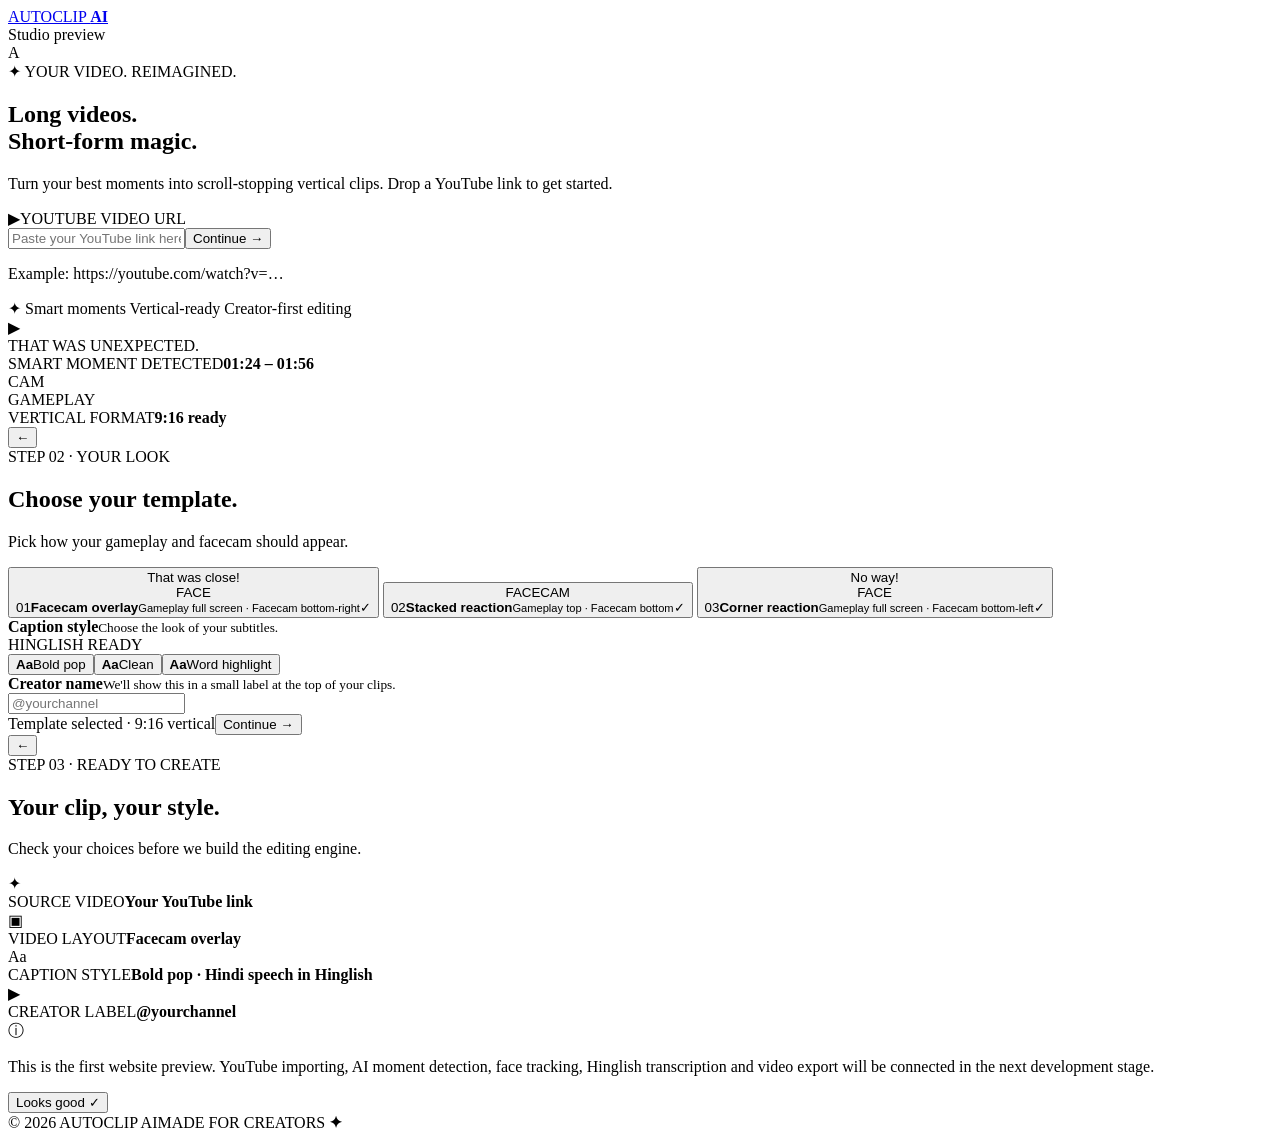
==== index.html @ a62b1bbb "Create AUTOCLIP AI first web interface" ====
<!doctype html>
<html lang="en">
<head>
  <meta charset="UTF-8" />
  <meta name="viewport" content="width=device-width, initial-scale=1.0" />
  <meta name="theme-color" content="#f5f5f7" />
  <title>AUTOCLIP AI — Make every moment a Short</title>
  <link rel="preconnect" href="https://fonts.googleapis.com">
  <link rel="preconnect" href="https://fonts.gstatic.com" crossorigin>
  <link href="https://fonts.googleapis.com/css2?family=DM+Sans:wght@400;500;600;700;800&display=swap" rel="stylesheet">
  <link rel="stylesheet" href="style.css" />
</head>
<body>
  <div class="ambient ambient-one"></div><div class="ambient ambient-two"></div>
  <header class="topbar">
    <a class="brand" href="#" aria-label="AUTOCLIP AI home"><span class="brand-mark"><span></span><span></span><span></span></span><span>AUTOCLIP <b>AI</b></span></a>
    <div class="top-right"><span class="status-dot"></span><span>Studio preview</span><div class="avatar">A</div></div>
  </header>

  <main>
    <section class="screen active" id="welcome-screen">
      <div class="hero">
        <div class="eyebrow"><span class="sparkle">✦</span> YOUR VIDEO. REIMAGINED.</div>
        <h1>Long videos.<br><span class="gradient-text">Short-form magic.</span></h1>
        <p class="hero-copy">Turn your best moments into scroll-stopping vertical clips. Drop a YouTube link to get started.</p>
        <div class="url-card">
          <div class="url-label"><span class="youtube-icon">▶</span><span>YOUTUBE VIDEO URL</span></div>
          <div class="url-entry"><input id="youtube-url" type="url" placeholder="Paste your YouTube link here…" autocomplete="url" /><button id="continue-btn" class="primary-btn">Continue <span>→</span></button></div>
          <p class="input-hint" id="url-hint">Example: https://youtube.com/watch?v=…</p>
        </div>
        <div class="trust-row"><span>✦</span> Smart moments <i></i> Vertical-ready <i></i> Creator-first editing</div>
      </div>
      <div class="preview-strip">
        <div class="preview-card preview-main"><div class="fake-video"><div class="fake-sun"></div><div class="fake-hill"></div><div class="play-orb">▶</div><div class="fake-caption">THAT WAS UNEXPECTED.</div></div><div class="preview-meta"><span>SMART MOMENT DETECTED</span><b>01:24 – 01:56</b></div></div>
        <div class="preview-card preview-side"><div class="mini-stack"><div class="mini-face">CAM</div><div class="mini-game">GAMEPLAY</div></div><div class="preview-meta"><span>VERTICAL FORMAT</span><b>9:16 ready</b></div></div>
      </div>
    </section>

    <section class="screen" id="templates-screen">
      <div class="section-heading"><button class="back-btn" id="back-btn">←</button><div><div class="eyebrow">STEP 02 · YOUR LOOK</div><h2>Choose your <span class="gradient-text">template.</span></h2><p>Pick how your gameplay and facecam should appear.</p></div></div>
      <div class="template-grid">
        <button class="template-card selected" data-template="overlay">
          <div class="template-preview layout-overlay"><div class="mock-game"><span class="mock-sky"></span><span class="mock-ground"></span><span class="mock-person"></span><span class="mock-subtitle">That was close!</span></div><span class="mock-face face-right">FACE</span></div>
          <div class="template-info"><span class="template-number">01</span><span><b>Facecam overlay</b><small>Gameplay full screen · Facecam bottom-right</small></span><span class="select-check">✓</span></div>
        </button>
        <button class="template-card" data-template="stacked">
          <div class="template-preview layout-stacked"><div class="mock-game"><span class="mock-sky"></span><span class="mock-ground"></span><span class="mock-person"></span></div><div class="mock-face wide-face">FACECAM</div></div>
          <div class="template-info"><span class="template-number">02</span><span><b>Stacked reaction</b><small>Gameplay top · Facecam bottom</small></span><span class="select-check">✓</span></div>
        </button>
        <button class="template-card" data-template="corner-left">
          <div class="template-preview layout-corner"><div class="mock-game"><span class="mock-sky"></span><span class="mock-ground"></span><span class="mock-person"></span><span class="mock-subtitle">No way!</span></div><span class="mock-face face-left">FACE</span></div>
          <div class="template-info"><span class="template-number">03</span><span><b>Corner reaction</b><small>Gameplay full screen · Facecam bottom-left</small></span><span class="select-check">✓</span></div>
        </button>
      </div>
      <div class="options-panel">
        <div class="option-block"><div class="option-title"><div><b>Caption style</b><small>Choose the look of your subtitles.</small></div><span class="pill">HINGLISH READY</span></div>
          <div class="caption-options"><button class="caption-choice active" data-caption="bold"> <b class="sample-bold">Aa</b><span>Bold pop</span></button><button class="caption-choice" data-caption="clean"><b class="sample-clean">Aa</b><span>Clean</span></button><button class="caption-choice" data-caption="highlight"><b class="sample-highlight">Aa</b><span>Word highlight</span></button></div>
        </div>
        <div class="option-block creator-block"><div class="option-title"><div><b>Creator name</b><small>We'll show this in a small label at the top of your clips.</small></div></div><input id="creator-name" class="creator-input" type="text" placeholder="@yourchannel" maxlength="32" /></div>
      </div>
      <div class="bottom-actions"><span class="selection-note"><span class="status-dot"></span> Template selected · 9:16 vertical</span><button id="review-btn" class="primary-btn">Continue <span>→</span></button></div>
    </section>

    <section class="screen" id="review-screen">
      <div class="section-heading"><button class="back-btn" id="templates-back-btn">←</button><div><div class="eyebrow">STEP 03 · READY TO CREATE</div><h2>Your clip, <span class="gradient-text">your style.</span></h2><p>Check your choices before we build the editing engine.</p></div></div>
      <div class="review-card"><div class="review-icon">✦</div><div><span class="review-label">SOURCE VIDEO</span><b id="review-url">Your YouTube link</b></div></div>
      <div class="review-card"><div class="review-icon">▣</div><div><span class="review-label">VIDEO LAYOUT</span><b id="review-template">Facecam overlay</b></div></div>
      <div class="review-card"><div class="review-icon">Aa</div><div><span class="review-label">CAPTION STYLE</span><b id="review-caption">Bold pop · Hindi speech in Hinglish</b></div></div>
      <div class="review-card"><div class="review-icon">▶</div><div><span class="review-label">CREATOR LABEL</span><b id="review-creator">@yourchannel</b></div></div>
      <div class="notice"><span>ⓘ</span><p>This is the first website preview. YouTube importing, AI moment detection, face tracking, Hinglish transcription and video export will be connected in the next development stage.</p></div>
      <button class="primary-btn full-btn" id="finish-btn">Looks good <span>✓</span></button>
    </section>
  </main>
  <footer><span>© 2026 AUTOCLIP AI</span><span>MADE FOR CREATORS <b>✦</b></span></footer>
  <script src="script.js"></script>
</body>
</html>
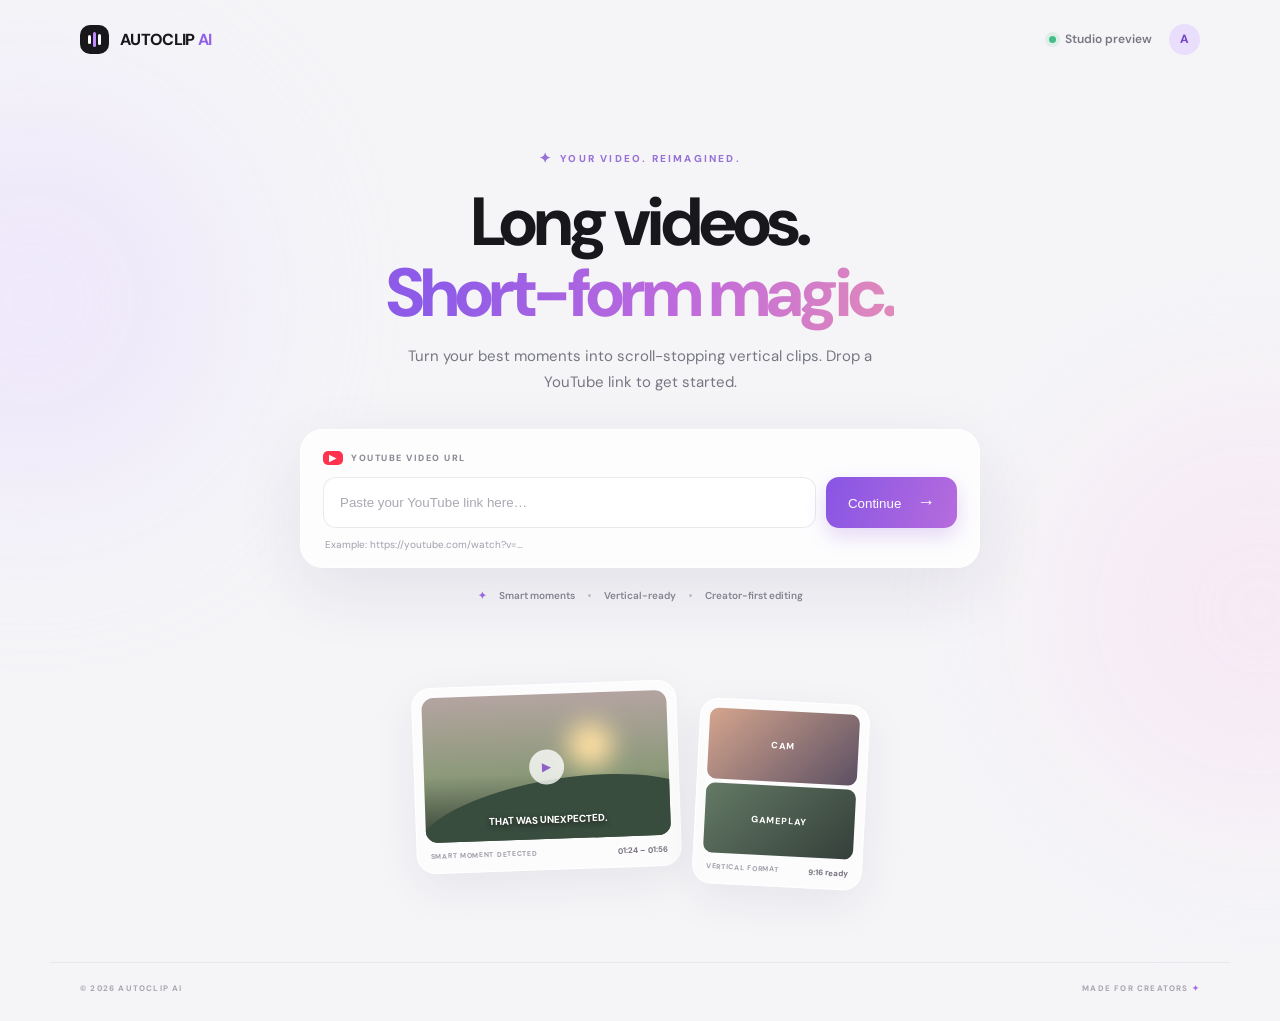
==== commit 46028888: "Add free browser-based video clipping prototype" ====
--- a/index.html
+++ b/index.html
@@ -67,8 +67,16 @@
       <div class="review-card"><div class="review-icon">▣</div><div><span class="review-label">VIDEO LAYOUT</span><b id="review-template">Facecam overlay</b></div></div>
       <div class="review-card"><div class="review-icon">Aa</div><div><span class="review-label">CAPTION STYLE</span><b id="review-caption">Bold pop · Hindi speech in Hinglish</b></div></div>
       <div class="review-card"><div class="review-icon">▶</div><div><span class="review-label">CREATOR LABEL</span><b id="review-creator">@yourchannel</b></div></div>
-      <div class="notice"><span>ⓘ</span><p>This is the first website preview. YouTube importing, AI moment detection, face tracking, Hinglish transcription and video export will be connected in the next development stage.</p></div>
-      <button class="primary-btn full-btn" id="finish-btn">Looks good <span>✓</span></button>
+      <div class="notice"><span>ⓘ</span><p>Browser-only mode: choose a video file you own or have permission to edit. Your video stays on your device. This first engine exports a selected segment as a vertical WebM clip; automatic AI highlights, face tracking and Hinglish transcription are future stages.</p></div>
+      <div class="local-editor">
+        <div class="option-title"><div><b>Try the browser editor</b><small>Choose a local video to create your first vertical clip.</small></div><span class="pill">ON-DEVICE</span></div>
+        <label class="upload-zone" for="video-file"><span class="upload-symbol">↑</span><b id="file-label">Choose a video file</b><small>MP4, WebM or MOV · processed in this browser</small><input id="video-file" type="file" accept="video/*"></label>
+        <video id="source-video" playsinline controls></video>
+        <div class="trim-row"><label>Start (sec)<input id="clip-start" type="number" min="0" step="0.5" value="0"></label><label>End (sec)<input id="clip-end" type="number" min="0.5" step="0.5" value="15"></label></div>
+        <button class="primary-btn full-btn" id="render-btn" disabled>Create vertical clip <span>↗</span></button>
+        <p class="input-hint" id="render-status">Upload a video to enable the editor.</p>
+        <a id="download-clip" class="download-link" hidden download="autoclip-short.webm">Download your clip ↓</a>
+      </div>
     </section>
   </main>
   <footer><span>© 2026 AUTOCLIP AI</span><span>MADE FOR CREATORS <b>✦</b></span></footer>
--- a/style.css
+++ b/style.css
@@ -0,0 +1 @@
+:root{--ink:#17171c;--muted:#777783;--line:rgba(27,27,35,.09);--purple:#8b5cf6;--pink:#d36bea;--surface:rgba(255,255,255,.78);--shadow:0 22px 70px rgba(45,35,75,.09)}*{box-sizing:border-box}body{margin:0;min-height:100vh;background:#f5f5f8;color:var(--ink);font-family:"DM Sans",-apple-system,BlinkMacSystemFont,"Segoe UI",sans-serif;overflow-x:hidden}.ambient{position:fixed;z-index:-1;border-radius:50%;filter:blur(80px);opacity:.42;pointer-events:none}.ambient-one{width:420px;height:420px;background:#e7d9ff;top:90px;left:-180px}.ambient-two{width:420px;height:420px;background:#f9ddf1;right:-190px;top:400px}.topbar{height:78px;max-width:1180px;margin:auto;padding:0 30px;display:flex;align-items:center;justify-content:space-between}.brand{display:flex;align-items:center;gap:11px;text-decoration:none;color:var(--ink);font-size:16px;font-weight:800;letter-spacing:-.7px}.brand b{color:#9160e9}.brand-mark{width:29px;height:29px;border-radius:10px;background:#17171c;display:flex;align-items:center;justify-content:center;gap:2px}.brand-mark span{width:3px;border-radius:4px;background:#fff}.brand-mark span:nth-child(1){height:9px}.brand-mark span:nth-child(2){height:15px;background:#c18bff}.brand-mark span:nth-child(3){height:11px}.top-right{display:flex;align-items:center;gap:9px;color:#777783;font-size:12px;font-weight:600}.status-dot{width:7px;height:7px;border-radius:50%;background:#45bd86;display:inline-block;box-shadow:0 0 0 4px rgba(69,189,134,.12)}.avatar{margin-left:8px;width:31px;height:31px;border-radius:50%;background:#e9defb;color:#7546c9;display:grid;place-items:center;font-weight:800}main{max-width:1120px;margin:0 auto;padding:36px 30px 75px}.screen{display:none;animation:rise .55s cubic-bezier(.2,.8,.2,1)}.screen.active{display:block}@keyframes rise{from{opacity:0;transform:translateY(14px)}to{opacity:1;transform:translateY(0)}}.hero{text-align:center;max-width:740px;margin:35px auto 0}.eyebrow{font-size:10px;font-weight:800;letter-spacing:2.2px;color:#9870d7;display:flex;align-items:center;gap:7px}.hero .eyebrow{justify-content:center}.sparkle{font-size:14px}.hero h1{font-size:clamp(42px,6vw,68px);line-height:1.04;letter-spacing:-3.8px;margin:20px 0 16px;font-weight:800}.gradient-text{background:linear-gradient(100deg,#8d5be8 10%,#c16bdc 60%,#e18ab9);-webkit-background-clip:text;background-clip:text;color:transparent}.hero-copy{font-size:15px;line-height:1.7;color:#777783;max-width:510px;margin:0 auto}.url-card{margin:34px auto 0;max-width:680px;padding:21px 22px 16px;text-align:left;border:1px solid rgba(255,255,255,.95);background:var(--surface);backdrop-filter:blur(22px);border-radius:23px;box-shadow:var(--shadow)}.url-label{display:flex;align-items:center;gap:8px;font-size:9px;letter-spacing:1.5px;font-weight:800;color:#8a8994;margin-bottom:12px}.youtube-icon{display:grid;place-items:center;background:#ff334d;color:#fff;width:20px;height:14px;border-radius:5px;font-size:9px}.url-entry{display:flex;gap:10px}.url-entry input,.creator-input{min-width:0;flex:1;border:1px solid var(--line);background:#fff;border-radius:13px;padding:0 16px;height:51px;font:500 14px inherit;outline:none;color:var(--ink);transition:.2s}.url-entry input:focus,.creator-input:focus{border-color:#b48be9;box-shadow:0 0 0 4px rgba(154,103,224,.1)}input::placeholder{color:#aaa9b3}.primary-btn{border:0;border-radius:13px;padding:0 22px;height:51px;background:linear-gradient(110deg,#8755e4,#b66cdd);color:#fff;font:700 13px inherit;cursor:pointer;box-shadow:0 8px 20px rgba(143,88,218,.23);transition:transform .2s,box-shadow .2s;white-space:nowrap}.primary-btn:hover{transform:translateY(-2px);box-shadow:0 12px 24px rgba(143,88,218,.3)}.primary-btn span{font-size:18px;margin-left:12px}.input-hint{font-size:10px;color:#a09faa;margin:10px 0 0 2px}.input-hint.error{color:#d34e68}.trust-row{display:flex;align-items:center;justify-content:center;gap:13px;margin:21px 0 0;color:#888792;font-size:10px;font-weight:600}.trust-row span{color:#a16be8}.trust-row i{height:3px;width:3px;border-radius:50%;background:#c5c1cc}.preview-strip{display:flex;align-items:center;justify-content:center;gap:17px;margin:64px auto 0;max-width:590px}.preview-card{background:rgba(255,255,255,.68);border:1px solid white;border-radius:19px;padding:9px;box-shadow:0 14px 45px rgba(38,30,59,.07)}.preview-main{width:265px;transform:rotate(-2deg)}.preview-side{width:170px;transform:rotate(3deg);margin-top:35px}.fake-video{height:145px;border-radius:12px;overflow:hidden;position:relative;background:linear-gradient(180deg,#b4a4a1,#8b9979 55%,#303d32)}.fake-sun{position:absolute;width:45px;height:45px;border-radius:50%;background:#ffe0a2;filter:blur(12px);top:30px;right:55px}.fake-hill{position:absolute;bottom:-40px;left:-10px;width:120%;height:100px;background:#384d3d;transform:rotate(-7deg);border-radius:50%}.play-orb{position:absolute;top:50%;left:50%;transform:translate(-50%,-50%);width:35px;height:35px;border-radius:50%;background:rgba(255,255,255,.78);display:grid;place-items:center;color:#8d62c9;font-size:12px}.fake-caption{position:absolute;bottom:13px;left:0;right:0;text-align:center;color:#fff;font-size:10px;font-weight:800;text-shadow:0 2px 5px #222}.preview-meta{padding:9px 4px 2px;display:flex;justify-content:space-between;gap:8px;font-size:7px;color:#a09da8;letter-spacing:.7px;font-weight:700}.preview-meta b{color:#77717f;letter-spacing:0;font-size:8px}.mini-stack{height:145px;display:flex;flex-direction:column;gap:4px}.mini-face,.mini-game{border-radius:9px;flex:1;display:grid;place-items:center;font-size:9px;font-weight:800;color:#fff;letter-spacing:1px}.mini-face{background:linear-gradient(135deg,#d5a58e,#5c5063)}.mini-game{background:linear-gradient(135deg,#647a65,#343f3a)}.section-heading{display:flex;align-items:flex-start;gap:18px;margin:24px 0 32px}.back-btn{width:40px;height:40px;border:1px solid var(--line);background:rgba(255,255,255,.8);border-radius:13px;font-size:20px;cursor:pointer;color:#6f647c}.section-heading h2{font-size:38px;letter-spacing:-1.8px;margin:7px 0 5px}.section-heading p{color:var(--muted);font-size:13px;margin:0}.template-grid{display:grid;grid-template-columns:repeat(3,1fr);gap:17px}.template-card{border:1px solid rgba(255,255,255,.9);background:rgba(255,255,255,.72);border-radius:19px;padding:10px;text-align:left;cursor:pointer;box-shadow:0 10px 35px rgba(37,29,55,.04);transition:.22s;color:var(--ink)}.template-card:hover{transform:translateY(-4px);box-shadow:var(--shadow)}.template-card.selected{border:1.5px solid #a978e8;box-shadow:0 0 0 3px rgba(167,120,232,.11),var(--shadow)}.template-preview{height:245px;border-radius:13px;overflow:hidden;position:relative;background:#303832}.mock-game{position:absolute;inset:0;background:linear-gradient(180deg,#9c9a82,#6e815f 48%,#293d30);overflow:hidden}.mock-sky{position:absolute;top:0;left:0;right:0;height:55%;background:linear-gradient(180deg,#9e9d91,#d0b88c 60%,transparent)}.mock-ground{position:absolute;bottom:-25px;left:-10%;width:125%;height:55%;background:linear-gradient(130deg,#344a35,#6e8050 48%,#283b2b);border-radius:45% 55% 0 0}.mock-person{position:absolute;bottom:20px;left:39%;width:48px;height:110px;border-radius:24px 24px 10px 10px;background:linear-gradient(90deg,#282c2a,#55534b);transform:rotate(8deg)}.mock-person:before{content:"";position:absolute;width:35px;height:35px;top:-27px;left:7px;border-radius:50%;background:#b78d70}.mock-subtitle{position:absolute;bottom:13px;left:0;right:0;text-align:center;color:#fff;font-size:11px;font-weight:800;text-shadow:0 2px 4px #222}.mock-face{position:absolute;width:69px;height:69px;border:2px solid #c18aff;border-radius:50%;background:linear-gradient(140deg,#d4a28a,#353248);display:grid;place-items:center;color:white;font-size:9px;font-weight:800;letter-spacing:.6px;box-shadow:0 0 0 3px rgba(178,124,235,.18)}.face-right{right:10px;bottom:12px}.face-left{left:10px;bottom:12px}.layout-stacked{display:flex;flex-direction:column}.layout-stacked .mock-game{position:relative;height:54%;flex:none}.wide-face{position:relative;inset:auto;width:100%;height:46%;border:0;border-radius:0;box-shadow:none;background:linear-gradient(135deg,#d0a18c,#4a405b);font-size:12px}.template-info{display:flex;align-items:center;gap:10px;padding:13px 5px 5px}.template-number{font-size:10px;color:#a179d6;font-weight:800}.template-info span:nth-child(2){display:flex;flex-direction:column;gap:4px;flex:1}.template-info b{font-size:12px}.template-info small{font-size:9px;color:#888691}.select-check{width:19px;height:19px;border-radius:50%;display:grid;place-items:center;background:#8d5de2;color:#fff;font-size:11px;opacity:0}.selected .select-check{opacity:1}.options-panel{margin-top:22px;padding:22px;border-radius:19px;background:rgba(255,255,255,.7);border:1px solid white;display:grid;grid-template-columns:1.1fr 1fr;gap:28px;box-shadow:0 10px 35px rgba(37,29,55,.04)}.option-title{display:flex;justify-content:space-between;align-items:center;gap:10px}.option-title>div{display:flex;flex-direction:column;gap:4px}.option-title b{font-size:13px}.option-title small{font-size:10px;color:#92909a}.pill{font-size:8px;letter-spacing:.7px;color:#8b60c9;background:#f0e8fc;padding:6px 9px;border-radius:20px;font-weight:800;white-space:nowrap}.caption-options{display:flex;gap:9px;margin-top:15px}.caption-choice{border:1px solid var(--line);background:#fff;border-radius:11px;min-width:83px;padding:8px 11px;display:flex;align-items:center;gap:8px;cursor:pointer;color:#66616e}.caption-choice.active{border-color:#ae83e5;background:#faf7ff;color:#6845a0}.caption-choice span{font-size:9px;font-weight:700}.sample-bold{font-size:18px;color:#24222a;font-weight:900;text-shadow:1px 1px #c8a1ff}.sample-clean{font-size:18px;font-weight:500}.sample-highlight{font-size:18px;font-weight:900;color:#a05be5}.creator-input{width:100%;margin-top:15px;height:41px;font-size:12px}.bottom-actions{display:flex;justify-content:space-between;align-items:center;margin-top:22px}.selection-note{font-size:10px;color:#8b8994;display:flex;align-items:center;gap:9px}.selection-note .status-dot{width:6px;height:6px}.review-card{display:flex;align-items:center;gap:15px;padding:17px 19px;background:rgba(255,255,255,.75);border:1px solid white;border-radius:16px;margin:11px 0;box-shadow:0 8px 25px rgba(37,29,55,.035)}.review-icon{width:39px;height:39px;border-radius:12px;background:#f0e8fc;color:#8e5bd4;display:grid;place-items:center;font-weight:800}.review-card div:last-child{display:flex;flex-direction:column;gap:5px;min-width:0}.review-label{font-size:8px;letter-spacing:1.2px;color:#9995a1;font-weight:800}.review-card b{font-size:12px;overflow-wrap:anywhere}.notice{margin:18px 0;padding:14px 16px;display:flex;gap:10px;border-radius:13px;background:#f0eafa;color:#7b6598;font-size:11px;line-height:1.6}.notice p{margin:0}.full-btn{width:100%;margin-top:8px}footer{max-width:1180px;margin:0 auto;padding:20px 30px 28px;border-top:1px solid rgba(35,30,48,.06);display:flex;justify-content:space-between;color:#aaa7b1;font-size:8px;letter-spacing:1.2px;font-weight:800}footer b{color:#a46de3}@media(max-width:720px){.topbar{height:66px;padding:0 18px}main{padding:24px 18px 55px}.hero{margin-top:34px}.hero h1{letter-spacing:-2.5px}.hero-copy{font-size:13px}.url-card{padding:16px;border-radius:18px}.url-entry{flex-direction:column}.url-entry input{height:48px}.primary-btn{height:48px}.preview-strip{margin-top:48px}.preview-main{width:220px}.preview-side{width:130px}.fake-video,.mini-stack{height:120px}.section-heading h2{font-size:30px}.template-grid{grid-template-columns:1fr;gap:12px}.template-card{display:flex;gap:12px;align-items:center}.template-preview{width:112px;height:150px;flex:none}.template-info{padding:0;flex:1}.template-info small{line-height:1.4}.mock-face{width:45px;height:45px;font-size:7px}.mock-person{transform:scale(.7);transform-origin:bottom center}.options-panel{grid-template-columns:1fr;padding:17px;gap:22px}.bottom-actions{gap:10px}.selection-note{font-size:9px}.bottom-actions .primary-btn{padding:0 16px}.trust-row{font-size:9px;gap:8px}footer{padding:18px;}}@media(max-width:390px){.preview-side{display:none}.preview-main{width:235px}.caption-options{gap:5px}.caption-choice{min-width:0;padding:8px}.caption-choice span{font-size:8px}}
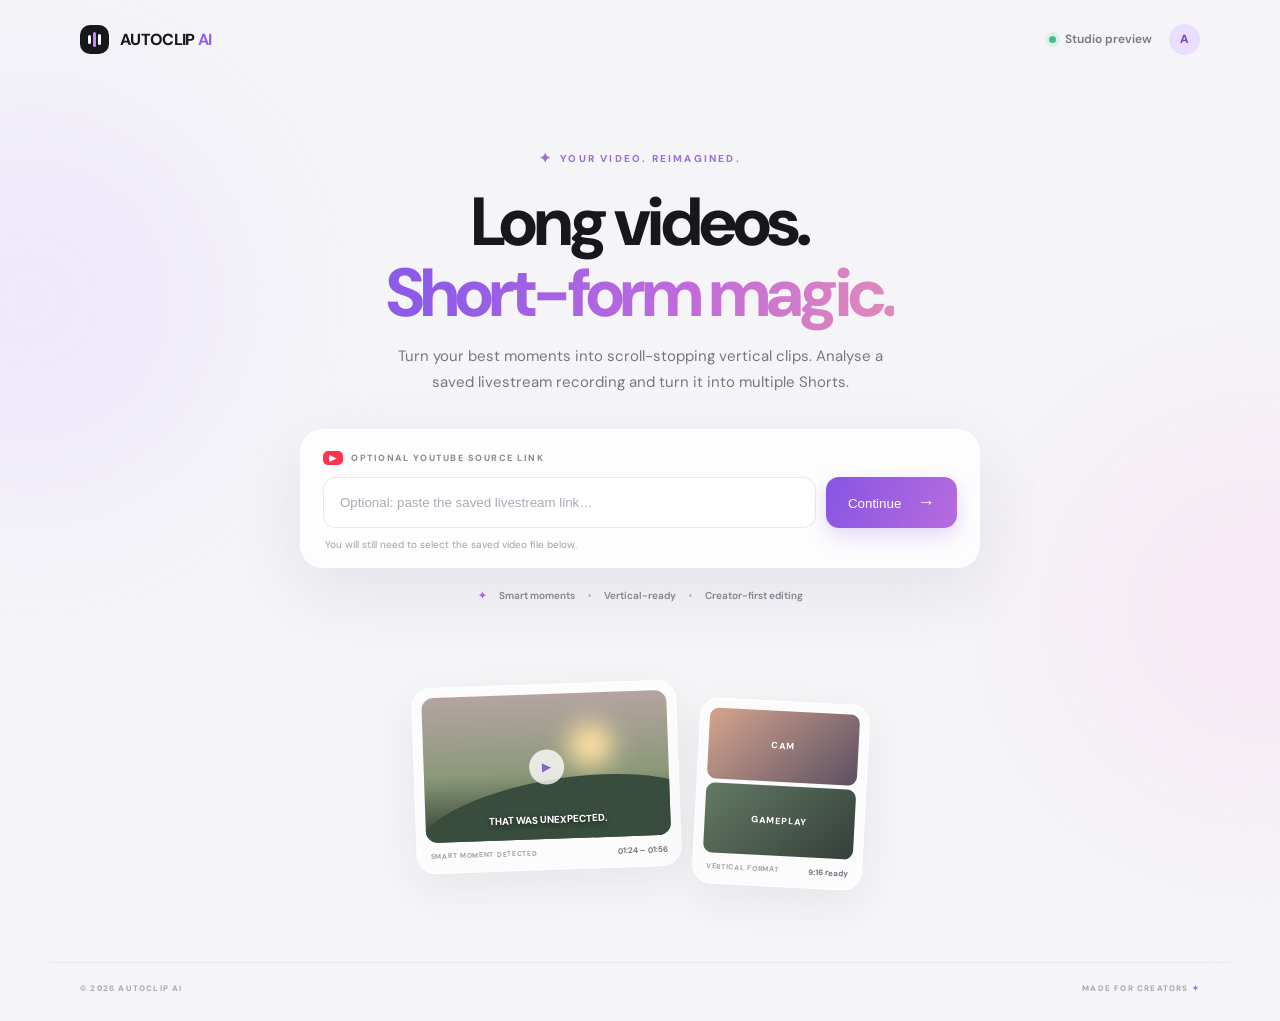
==== commit 6c6d99bd: "Prepare AUTOCLIP batch workflow UI" ====
--- a/index.html
+++ b/index.html
@@ -22,11 +22,11 @@
       <div class="hero">
         <div class="eyebrow"><span class="sparkle">✦</span> YOUR VIDEO. REIMAGINED.</div>
         <h1>Long videos.<br><span class="gradient-text">Short-form magic.</span></h1>
-        <p class="hero-copy">Turn your best moments into scroll-stopping vertical clips. Drop a YouTube link to get started.</p>
+        <p class="hero-copy">Turn your best moments into scroll-stopping vertical clips. Analyse a saved livestream recording and turn it into multiple Shorts.</p>
         <div class="url-card">
-          <div class="url-label"><span class="youtube-icon">▶</span><span>YOUTUBE VIDEO URL</span></div>
-          <div class="url-entry"><input id="youtube-url" type="url" placeholder="Paste your YouTube link here…" autocomplete="url" /><button id="continue-btn" class="primary-btn">Continue <span>→</span></button></div>
-          <p class="input-hint" id="url-hint">Example: https://youtube.com/watch?v=…</p>
+          <div class="url-label"><span class="youtube-icon">▶</span><span>OPTIONAL YOUTUBE SOURCE LINK</span></div>
+          <div class="url-entry"><input id="youtube-url" type="url" placeholder="Optional: paste the saved livestream link…" autocomplete="url" /><button id="continue-btn" class="primary-btn">Continue <span>→</span></button></div>
+          <p class="input-hint" id="url-hint">You will still need to select the saved video file below.</p>
         </div>
         <div class="trust-row"><span>✦</span> Smart moments <i></i> Vertical-ready <i></i> Creator-first editing</div>
       </div>
@@ -62,19 +62,24 @@
     </section>
 
     <section class="screen" id="review-screen">
-      <div class="section-heading"><button class="back-btn" id="templates-back-btn">←</button><div><div class="eyebrow">STEP 03 · READY TO CREATE</div><h2>Your clip, <span class="gradient-text">your style.</span></h2><p>Check your choices before we build the editing engine.</p></div></div>
+      <div class="section-heading"><button class="back-btn" id="templates-back-btn">←</button><div><div class="eyebrow">STEP 03 · READY TO CREATE</div><h2>Your clip, <span class="gradient-text">your style.</span></h2><p>Set your clip preferences, then let AUTOCLIP analyse the recording.</p></div></div>
       <div class="review-card"><div class="review-icon">✦</div><div><span class="review-label">SOURCE VIDEO</span><b id="review-url">Your YouTube link</b></div></div>
       <div class="review-card"><div class="review-icon">▣</div><div><span class="review-label">VIDEO LAYOUT</span><b id="review-template">Facecam overlay</b></div></div>
       <div class="review-card"><div class="review-icon">Aa</div><div><span class="review-label">CAPTION STYLE</span><b id="review-caption">Bold pop · Hindi speech in Hinglish</b></div></div>
       <div class="review-card"><div class="review-icon">▶</div><div><span class="review-label">CREATOR LABEL</span><b id="review-creator">@yourchannel</b></div></div>
-      <div class="notice"><span>ⓘ</span><p>Browser-only mode: choose a video file you own or have permission to edit. Your video stays on your device. This first engine exports a selected segment as a vertical WebM clip; automatic AI highlights, face tracking and Hinglish transcription are future stages.</p></div>
+      <div class="notice"><span>ⓘ</span><p>Browser-only mode: choose a saved video file you own or have permission to edit. The first batch engine finds high-energy moments from the audio and exports multiple vertical WebM clips. This is a first-pass detector, not semantic AI or face tracking. YouTube URLs cannot be downloaded directly by this static website.</p></div>
       <div class="local-editor">
-        <div class="option-title"><div><b>Try the browser editor</b><small>Choose a local video to create your first vertical clip.</small></div><span class="pill">ON-DEVICE</span></div>
-        <label class="upload-zone" for="video-file"><span class="upload-symbol">↑</span><b id="file-label">Choose a video file</b><small>MP4, WebM or MOV · processed in this browser</small><input id="video-file" type="file" accept="video/*"></label>
+        <div class="option-title"><div><b>Create multiple Shorts automatically</b><small>Choose the saved livestream recording. AUTOCLIP will find multiple moments.</small></div><span class="pill">ON-DEVICE</span></div>
+        <label class="upload-zone" for="video-file"><span class="upload-symbol">↑</span><b id="file-label">Choose saved livestream video</b><small>MP4, WebM or MOV · processed in this browser</small><input id="video-file" type="file" accept="video/*"></label>
         <video id="source-video" playsinline controls></video>
+        <label class="upload-zone secondary-upload" for="facecam-file"><span class="upload-symbol">＋</span><b id="facecam-label">Add facecam video (optional)</b><small>Use a separate recording for reaction layouts</small><input id="facecam-file" type="file" accept="video/*"></label>
+        <video id="facecam-video" playsinline muted></video>
+        <p class="input-hint">Tip: start with a shorter recording to test your Chromebook. Processing starts only when you press Auto edit.</p>
         <div class="trim-row"><label>Start (sec)<input id="clip-start" type="number" min="0" step="0.5" value="0"></label><label>End (sec)<input id="clip-end" type="number" min="0.5" step="0.5" value="15"></label></div>
-        <button class="primary-btn full-btn" id="render-btn" disabled>Create vertical clip <span>↗</span></button>
-        <p class="input-hint" id="render-status">Upload a video to enable the editor.</p>
+        <label class="clip-count-label">Number of Shorts<select id="clip-count"><option value="5">5 clips</option><option value="8" selected>8 clips</option><option value="10">10 clips</option><option value="12">12 clips</option><option value="15">15 clips</option></select></label>
+        <label class="caption-toggle"><input id="hinglish-captions" type="checkbox" checked><span><b>Hinglish auto captions</b><small>Free on-device Hindi speech model · first use downloads it</small></span></label>
+        <button class="primary-btn full-btn" id="render-btn" disabled>Find moments & create Shorts <span>↗</span></button>
+        <p class="input-hint" id="render-status">Upload the saved recording to begin.</p>
         <a id="download-clip" class="download-link" hidden download="autoclip-short.webm">Download your clip ↓</a>
       </div>
     </section>
--- a/style.css
+++ b/style.css
@@ -1 +1,5 @@
-:root{--ink:#17171c;--muted:#777783;--line:rgba(27,27,35,.09);--purple:#8b5cf6;--pink:#d36bea;--surface:rgba(255,255,255,.78);--shadow:0 22px 70px rgba(45,35,75,.09)}*{box-sizing:border-box}body{margin:0;min-height:100vh;background:#f5f5f8;color:var(--ink);font-family:"DM Sans",-apple-system,BlinkMacSystemFont,"Segoe UI",sans-serif;overflow-x:hidden}.ambient{position:fixed;z-index:-1;border-radius:50%;filter:blur(80px);opacity:.42;pointer-events:none}.ambient-one{width:420px;height:420px;background:#e7d9ff;top:90px;left:-180px}.ambient-two{width:420px;height:420px;background:#f9ddf1;right:-190px;top:400px}.topbar{height:78px;max-width:1180px;margin:auto;padding:0 30px;display:flex;align-items:center;justify-content:space-between}.brand{display:flex;align-items:center;gap:11px;text-decoration:none;color:var(--ink);font-size:16px;font-weight:800;letter-spacing:-.7px}.brand b{color:#9160e9}.brand-mark{width:29px;height:29px;border-radius:10px;background:#17171c;display:flex;align-items:center;justify-content:center;gap:2px}.brand-mark span{width:3px;border-radius:4px;background:#fff}.brand-mark span:nth-child(1){height:9px}.brand-mark span:nth-child(2){height:15px;background:#c18bff}.brand-mark span:nth-child(3){height:11px}.top-right{display:flex;align-items:center;gap:9px;color:#777783;font-size:12px;font-weight:600}.status-dot{width:7px;height:7px;border-radius:50%;background:#45bd86;display:inline-block;box-shadow:0 0 0 4px rgba(69,189,134,.12)}.avatar{margin-left:8px;width:31px;height:31px;border-radius:50%;background:#e9defb;color:#7546c9;display:grid;place-items:center;font-weight:800}main{max-width:1120px;margin:0 auto;padding:36px 30px 75px}.screen{display:none;animation:rise .55s cubic-bezier(.2,.8,.2,1)}.screen.active{display:block}@keyframes rise{from{opacity:0;transform:translateY(14px)}to{opacity:1;transform:translateY(0)}}.hero{text-align:center;max-width:740px;margin:35px auto 0}.eyebrow{font-size:10px;font-weight:800;letter-spacing:2.2px;color:#9870d7;display:flex;align-items:center;gap:7px}.hero .eyebrow{justify-content:center}.sparkle{font-size:14px}.hero h1{font-size:clamp(42px,6vw,68px);line-height:1.04;letter-spacing:-3.8px;margin:20px 0 16px;font-weight:800}.gradient-text{background:linear-gradient(100deg,#8d5be8 10%,#c16bdc 60%,#e18ab9);-webkit-background-clip:text;background-clip:text;color:transparent}.hero-copy{font-size:15px;line-height:1.7;color:#777783;max-width:510px;margin:0 auto}.url-card{margin:34px auto 0;max-width:680px;padding:21px 22px 16px;text-align:left;border:1px solid rgba(255,255,255,.95);background:var(--surface);backdrop-filter:blur(22px);border-radius:23px;box-shadow:var(--shadow)}.url-label{display:flex;align-items:center;gap:8px;font-size:9px;letter-spacing:1.5px;font-weight:800;color:#8a8994;margin-bottom:12px}.youtube-icon{display:grid;place-items:center;background:#ff334d;color:#fff;width:20px;height:14px;border-radius:5px;font-size:9px}.url-entry{display:flex;gap:10px}.url-entry input,.creator-input{min-width:0;flex:1;border:1px solid var(--line);background:#fff;border-radius:13px;padding:0 16px;height:51px;font:500 14px inherit;outline:none;color:var(--ink);transition:.2s}.url-entry input:focus,.creator-input:focus{border-color:#b48be9;box-shadow:0 0 0 4px rgba(154,103,224,.1)}input::placeholder{color:#aaa9b3}.primary-btn{border:0;border-radius:13px;padding:0 22px;height:51px;background:linear-gradient(110deg,#8755e4,#b66cdd);color:#fff;font:700 13px inherit;cursor:pointer;box-shadow:0 8px 20px rgba(143,88,218,.23);transition:transform .2s,box-shadow .2s;white-space:nowrap}.primary-btn:hover{transform:translateY(-2px);box-shadow:0 12px 24px rgba(143,88,218,.3)}.primary-btn span{font-size:18px;margin-left:12px}.input-hint{font-size:10px;color:#a09faa;margin:10px 0 0 2px}.input-hint.error{color:#d34e68}.trust-row{display:flex;align-items:center;justify-content:center;gap:13px;margin:21px 0 0;color:#888792;font-size:10px;font-weight:600}.trust-row span{color:#a16be8}.trust-row i{height:3px;width:3px;border-radius:50%;background:#c5c1cc}.preview-strip{display:flex;align-items:center;justify-content:center;gap:17px;margin:64px auto 0;max-width:590px}.preview-card{background:rgba(255,255,255,.68);border:1px solid white;border-radius:19px;padding:9px;box-shadow:0 14px 45px rgba(38,30,59,.07)}.preview-main{width:265px;transform:rotate(-2deg)}.preview-side{width:170px;transform:rotate(3deg);margin-top:35px}.fake-video{height:145px;border-radius:12px;overflow:hidden;position:relative;background:linear-gradient(180deg,#b4a4a1,#8b9979 55%,#303d32)}.fake-sun{position:absolute;width:45px;height:45px;border-radius:50%;background:#ffe0a2;filter:blur(12px);top:30px;right:55px}.fake-hill{position:absolute;bottom:-40px;left:-10px;width:120%;height:100px;background:#384d3d;transform:rotate(-7deg);border-radius:50%}.play-orb{position:absolute;top:50%;left:50%;transform:translate(-50%,-50%);width:35px;height:35px;border-radius:50%;background:rgba(255,255,255,.78);display:grid;place-items:center;color:#8d62c9;font-size:12px}.fake-caption{position:absolute;bottom:13px;left:0;right:0;text-align:center;color:#fff;font-size:10px;font-weight:800;text-shadow:0 2px 5px #222}.preview-meta{padding:9px 4px 2px;display:flex;justify-content:space-between;gap:8px;font-size:7px;color:#a09da8;letter-spacing:.7px;font-weight:700}.preview-meta b{color:#77717f;letter-spacing:0;font-size:8px}.mini-stack{height:145px;display:flex;flex-direction:column;gap:4px}.mini-face,.mini-game{border-radius:9px;flex:1;display:grid;place-items:center;font-size:9px;font-weight:800;color:#fff;letter-spacing:1px}.mini-face{background:linear-gradient(135deg,#d5a58e,#5c5063)}.mini-game{background:linear-gradient(135deg,#647a65,#343f3a)}.section-heading{display:flex;align-items:flex-start;gap:18px;margin:24px 0 32px}.back-btn{width:40px;height:40px;border:1px solid var(--line);background:rgba(255,255,255,.8);border-radius:13px;font-size:20px;cursor:pointer;color:#6f647c}.section-heading h2{font-size:38px;letter-spacing:-1.8px;margin:7px 0 5px}.section-heading p{color:var(--muted);font-size:13px;margin:0}.template-grid{display:grid;grid-template-columns:repeat(3,1fr);gap:17px}.template-card{border:1px solid rgba(255,255,255,.9);background:rgba(255,255,255,.72);border-radius:19px;padding:10px;text-align:left;cursor:pointer;box-shadow:0 10px 35px rgba(37,29,55,.04);transition:.22s;color:var(--ink)}.template-card:hover{transform:translateY(-4px);box-shadow:var(--shadow)}.template-card.selected{border:1.5px solid #a978e8;box-shadow:0 0 0 3px rgba(167,120,232,.11),var(--shadow)}.template-preview{height:245px;border-radius:13px;overflow:hidden;position:relative;background:#303832}.mock-game{position:absolute;inset:0;background:linear-gradient(180deg,#9c9a82,#6e815f 48%,#293d30);overflow:hidden}.mock-sky{position:absolute;top:0;left:0;right:0;height:55%;background:linear-gradient(180deg,#9e9d91,#d0b88c 60%,transparent)}.mock-ground{position:absolute;bottom:-25px;left:-10%;width:125%;height:55%;background:linear-gradient(130deg,#344a35,#6e8050 48%,#283b2b);border-radius:45% 55% 0 0}.mock-person{position:absolute;bottom:20px;left:39%;width:48px;height:110px;border-radius:24px 24px 10px 10px;background:linear-gradient(90deg,#282c2a,#55534b);transform:rotate(8deg)}.mock-person:before{content:"";position:absolute;width:35px;height:35px;top:-27px;left:7px;border-radius:50%;background:#b78d70}.mock-subtitle{position:absolute;bottom:13px;left:0;right:0;text-align:center;color:#fff;font-size:11px;font-weight:800;text-shadow:0 2px 4px #222}.mock-face{position:absolute;width:69px;height:69px;border:2px solid #c18aff;border-radius:50%;background:linear-gradient(140deg,#d4a28a,#353248);display:grid;place-items:center;color:white;font-size:9px;font-weight:800;letter-spacing:.6px;box-shadow:0 0 0 3px rgba(178,124,235,.18)}.face-right{right:10px;bottom:12px}.face-left{left:10px;bottom:12px}.layout-stacked{display:flex;flex-direction:column}.layout-stacked .mock-game{position:relative;height:54%;flex:none}.wide-face{position:relative;inset:auto;width:100%;height:46%;border:0;border-radius:0;box-shadow:none;background:linear-gradient(135deg,#d0a18c,#4a405b);font-size:12px}.template-info{display:flex;align-items:center;gap:10px;padding:13px 5px 5px}.template-number{font-size:10px;color:#a179d6;font-weight:800}.template-info span:nth-child(2){display:flex;flex-direction:column;gap:4px;flex:1}.template-info b{font-size:12px}.template-info small{font-size:9px;color:#888691}.select-check{width:19px;height:19px;border-radius:50%;display:grid;place-items:center;background:#8d5de2;color:#fff;font-size:11px;opacity:0}.selected .select-check{opacity:1}.options-panel{margin-top:22px;padding:22px;border-radius:19px;background:rgba(255,255,255,.7);border:1px solid white;display:grid;grid-template-columns:1.1fr 1fr;gap:28px;box-shadow:0 10px 35px rgba(37,29,55,.04)}.option-title{display:flex;justify-content:space-between;align-items:center;gap:10px}.option-title>div{display:flex;flex-direction:column;gap:4px}.option-title b{font-size:13px}.option-title small{font-size:10px;color:#92909a}.pill{font-size:8px;letter-spacing:.7px;color:#8b60c9;background:#f0e8fc;padding:6px 9px;border-radius:20px;font-weight:800;white-space:nowrap}.caption-options{display:flex;gap:9px;margin-top:15px}.caption-choice{border:1px solid var(--line);background:#fff;border-radius:11px;min-width:83px;padding:8px 11px;display:flex;align-items:center;gap:8px;cursor:pointer;color:#66616e}.caption-choice.active{border-color:#ae83e5;background:#faf7ff;color:#6845a0}.caption-choice span{font-size:9px;font-weight:700}.sample-bold{font-size:18px;color:#24222a;font-weight:900;text-shadow:1px 1px #c8a1ff}.sample-clean{font-size:18px;font-weight:500}.sample-highlight{font-size:18px;font-weight:900;color:#a05be5}.creator-input{width:100%;margin-top:15px;height:41px;font-size:12px}.bottom-actions{display:flex;justify-content:space-between;align-items:center;margin-top:22px}.selection-note{font-size:10px;color:#8b8994;display:flex;align-items:center;gap:9px}.selection-note .status-dot{width:6px;height:6px}.review-card{display:flex;align-items:center;gap:15px;padding:17px 19px;background:rgba(255,255,255,.75);border:1px solid white;border-radius:16px;margin:11px 0;box-shadow:0 8px 25px rgba(37,29,55,.035)}.review-icon{width:39px;height:39px;border-radius:12px;background:#f0e8fc;color:#8e5bd4;display:grid;place-items:center;font-weight:800}.review-card div:last-child{display:flex;flex-direction:column;gap:5px;min-width:0}.review-label{font-size:8px;letter-spacing:1.2px;color:#9995a1;font-weight:800}.review-card b{font-size:12px;overflow-wrap:anywhere}.notice{margin:18px 0;padding:14px 16px;display:flex;gap:10px;border-radius:13px;background:#f0eafa;color:#7b6598;font-size:11px;line-height:1.6}.notice p{margin:0}.full-btn{width:100%;margin-top:8px}footer{max-width:1180px;margin:0 auto;padding:20px 30px 28px;border-top:1px solid rgba(35,30,48,.06);display:flex;justify-content:space-between;color:#aaa7b1;font-size:8px;letter-spacing:1.2px;font-weight:800}footer b{color:#a46de3}@media(max-width:720px){.topbar{height:66px;padding:0 18px}main{padding:24px 18px 55px}.hero{margin-top:34px}.hero h1{letter-spacing:-2.5px}.hero-copy{font-size:13px}.url-card{padding:16px;border-radius:18px}.url-entry{flex-direction:column}.url-entry input{height:48px}.primary-btn{height:48px}.preview-strip{margin-top:48px}.preview-main{width:220px}.preview-side{width:130px}.fake-video,.mini-stack{height:120px}.section-heading h2{font-size:30px}.template-grid{grid-template-columns:1fr;gap:12px}.template-card{display:flex;gap:12px;align-items:center}.template-preview{width:112px;height:150px;flex:none}.template-info{padding:0;flex:1}.template-info small{line-height:1.4}.mock-face{width:45px;height:45px;font-size:7px}.mock-person{transform:scale(.7);transform-origin:bottom center}.options-panel{grid-template-columns:1fr;padding:17px;gap:22px}.bottom-actions{gap:10px}.selection-note{font-size:9px}.bottom-actions .primary-btn{padding:0 16px}.trust-row{font-size:9px;gap:8px}footer{padding:18px;}}@media(max-width:390px){.preview-side{display:none}.preview-main{width:235px}.caption-options{gap:5px}.caption-choice{min-width:0;padding:8px}.caption-choice span{font-size:8px}}+:root{--ink:#17171c;--muted:#777783;--line:rgba(27,27,35,.09);--purple:#8b5cf6;--pink:#d36bea;--surface:rgba(255,255,255,.78);--shadow:0 22px 70px rgba(45,35,75,.09)}*{box-sizing:border-box}body{margin:0;min-height:100vh;background:#f5f5f8;color:var(--ink);font-family:"DM Sans",-apple-system,BlinkMacSystemFont,"Segoe UI",sans-serif;overflow-x:hidden}.ambient{position:fixed;z-index:-1;border-radius:50%;filter:blur(80px);opacity:.42;pointer-events:none}.ambient-one{width:420px;height:420px;background:#e7d9ff;top:90px;left:-180px}.ambient-two{width:420px;height:420px;background:#f9ddf1;right:-190px;top:400px}.topbar{height:78px;max-width:1180px;margin:auto;padding:0 30px;display:flex;align-items:center;justify-content:space-between}.brand{display:flex;align-items:center;gap:11px;text-decoration:none;color:var(--ink);font-size:16px;font-weight:800;letter-spacing:-.7px}.brand b{color:#9160e9}.brand-mark{width:29px;height:29px;border-radius:10px;background:#17171c;display:flex;align-items:center;justify-content:center;gap:2px}.brand-mark span{width:3px;border-radius:4px;background:#fff}.brand-mark span:nth-child(1){height:9px}.brand-mark span:nth-child(2){height:15px;background:#c18bff}.brand-mark span:nth-child(3){height:11px}.top-right{display:flex;align-items:center;gap:9px;color:#777783;font-size:12px;font-weight:600}.status-dot{width:7px;height:7px;border-radius:50%;background:#45bd86;display:inline-block;box-shadow:0 0 0 4px rgba(69,189,134,.12)}.avatar{margin-left:8px;width:31px;height:31px;border-radius:50%;background:#e9defb;color:#7546c9;display:grid;place-items:center;font-weight:800}main{max-width:1120px;margin:0 auto;padding:36px 30px 75px}.screen{display:none;animation:rise .55s cubic-bezier(.2,.8,.2,1)}.screen.active{display:block}@keyframes rise{from{opacity:0;transform:translateY(14px)}to{opacity:1;transform:translateY(0)}}.hero{text-align:center;max-width:740px;margin:35px auto 0}.eyebrow{font-size:10px;font-weight:800;letter-spacing:2.2px;color:#9870d7;display:flex;align-items:center;gap:7px}.hero .eyebrow{justify-content:center}.sparkle{font-size:14px}.hero h1{font-size:clamp(42px,6vw,68px);line-height:1.04;letter-spacing:-3.8px;margin:20px 0 16px;font-weight:800}.gradient-text{background:linear-gradient(100deg,#8d5be8 10%,#c16bdc 60%,#e18ab9);-webkit-background-clip:text;background-clip:text;color:transparent}.hero-copy{font-size:15px;line-height:1.7;color:#777783;max-width:510px;margin:0 auto}.url-card{margin:34px auto 0;max-width:680px;padding:21px 22px 16px;text-align:left;border:1px solid rgba(255,255,255,.95);background:var(--surface);backdrop-filter:blur(22px);border-radius:23px;box-shadow:var(--shadow)}.url-label{display:flex;align-items:center;gap:8px;font-size:9px;letter-spacing:1.5px;font-weight:800;color:#8a8994;margin-bottom:12px}.youtube-icon{display:grid;place-items:center;background:#ff334d;color:#fff;width:20px;height:14px;border-radius:5px;font-size:9px}.url-entry{display:flex;gap:10px}.url-entry input,.creator-input{min-width:0;flex:1;border:1px solid var(--line);background:#fff;border-radius:13px;padding:0 16px;height:51px;font:500 14px inherit;outline:none;color:var(--ink);transition:.2s}.url-entry input:focus,.creator-input:focus{border-color:#b48be9;box-shadow:0 0 0 4px rgba(154,103,224,.1)}input::placeholder{color:#aaa9b3}.primary-btn{border:0;border-radius:13px;padding:0 22px;height:51px;background:linear-gradient(110deg,#8755e4,#b66cdd);color:#fff;font:700 13px inherit;cursor:pointer;box-shadow:0 8px 20px rgba(143,88,218,.23);transition:transform .2s,box-shadow .2s;white-space:nowrap}.primary-btn:hover{transform:translateY(-2px);box-shadow:0 12px 24px rgba(143,88,218,.3)}.primary-btn span{font-size:18px;margin-left:12px}.input-hint{font-size:10px;color:#a09faa;margin:10px 0 0 2px}.input-hint.error{color:#d34e68}.trust-row{display:flex;align-items:center;justify-content:center;gap:13px;margin:21px 0 0;color:#888792;font-size:10px;font-weight:600}.trust-row span{color:#a16be8}.trust-row i{height:3px;width:3px;border-radius:50%;background:#c5c1cc}.preview-strip{display:flex;align-items:center;justify-content:center;gap:17px;margin:64px auto 0;max-width:590px}.preview-card{background:rgba(255,255,255,.68);border:1px solid white;border-radius:19px;padding:9px;box-shadow:0 14px 45px rgba(38,30,59,.07)}.preview-main{width:265px;transform:rotate(-2deg)}.preview-side{width:170px;transform:rotate(3deg);margin-top:35px}.fake-video{height:145px;border-radius:12px;overflow:hidden;position:relative;background:linear-gradient(180deg,#b4a4a1,#8b9979 55%,#303d32)}.fake-sun{position:absolute;width:45px;height:45px;border-radius:50%;background:#ffe0a2;filter:blur(12px);top:30px;right:55px}.fake-hill{position:absolute;bottom:-40px;left:-10px;width:120%;height:100px;background:#384d3d;transform:rotate(-7deg);border-radius:50%}.play-orb{position:absolute;top:50%;left:50%;transform:translate(-50%,-50%);width:35px;height:35px;border-radius:50%;background:rgba(255,255,255,.78);display:grid;place-items:center;color:#8d62c9;font-size:12px}.fake-caption{position:absolute;bottom:13px;left:0;right:0;text-align:center;color:#fff;font-size:10px;font-weight:800;text-shadow:0 2px 5px #222}.preview-meta{padding:9px 4px 2px;display:flex;justify-content:space-between;gap:8px;font-size:7px;color:#a09da8;letter-spacing:.7px;font-weight:700}.preview-meta b{color:#77717f;letter-spacing:0;font-size:8px}.mini-stack{height:145px;display:flex;flex-direction:column;gap:4px}.mini-face,.mini-game{border-radius:9px;flex:1;display:grid;place-items:center;font-size:9px;font-weight:800;color:#fff;letter-spacing:1px}.mini-face{background:linear-gradient(135deg,#d5a58e,#5c5063)}.mini-game{background:linear-gradient(135deg,#647a65,#343f3a)}.section-heading{display:flex;align-items:flex-start;gap:18px;margin:24px 0 32px}.back-btn{width:40px;height:40px;border:1px solid var(--line);background:rgba(255,255,255,.8);border-radius:13px;font-size:20px;cursor:pointer;color:#6f647c}.section-heading h2{font-size:38px;letter-spacing:-1.8px;margin:7px 0 5px}.section-heading p{color:var(--muted);font-size:13px;margin:0}.template-grid{display:grid;grid-template-columns:repeat(3,1fr);gap:17px}.template-card{border:1px solid rgba(255,255,255,.9);background:rgba(255,255,255,.72);border-radius:19px;padding:10px;text-align:left;cursor:pointer;box-shadow:0 10px 35px rgba(37,29,55,.04);transition:.22s;color:var(--ink)}.template-card:hover{transform:translateY(-4px);box-shadow:var(--shadow)}.template-card.selected{border:1.5px solid #a978e8;box-shadow:0 0 0 3px rgba(167,120,232,.11),var(--shadow)}.template-preview{height:245px;border-radius:13px;overflow:hidden;position:relative;background:#303832}.mock-game{position:absolute;inset:0;background:linear-gradient(180deg,#9c9a82,#6e815f 48%,#293d30);overflow:hidden}.mock-sky{position:absolute;top:0;left:0;right:0;height:55%;background:linear-gradient(180deg,#9e9d91,#d0b88c 60%,transparent)}.mock-ground{position:absolute;bottom:-25px;left:-10%;width:125%;height:55%;background:linear-gradient(130deg,#344a35,#6e8050 48%,#283b2b);border-radius:45% 55% 0 0}.mock-person{position:absolute;bottom:20px;left:39%;width:48px;height:110px;border-radius:24px 24px 10px 10px;background:linear-gradient(90deg,#282c2a,#55534b);transform:rotate(8deg)}.mock-person:before{content:"";position:absolute;width:35px;height:35px;top:-27px;left:7px;border-radius:50%;background:#b78d70}.mock-subtitle{position:absolute;bottom:13px;left:0;right:0;text-align:center;color:#fff;font-size:11px;font-weight:800;text-shadow:0 2px 4px #222}.mock-face{position:absolute;width:69px;height:69px;border:2px solid #c18aff;border-radius:50%;background:linear-gradient(140deg,#d4a28a,#353248);display:grid;place-items:center;color:white;font-size:9px;font-weight:800;letter-spacing:.6px;box-shadow:0 0 0 3px rgba(178,124,235,.18)}.face-right{right:10px;bottom:12px}.face-left{left:10px;bottom:12px}.layout-stacked{display:flex;flex-direction:column}.layout-stacked .mock-game{position:relative;height:54%;flex:none}.wide-face{position:relative;inset:auto;width:100%;height:46%;border:0;border-radius:0;box-shadow:none;background:linear-gradient(135deg,#d0a18c,#4a405b);font-size:12px}.template-info{display:flex;align-items:center;gap:10px;padding:13px 5px 5px}.template-number{font-size:10px;color:#a179d6;font-weight:800}.template-info span:nth-child(2){display:flex;flex-direction:column;gap:4px;flex:1}.template-info b{font-size:12px}.template-info small{font-size:9px;color:#888691}.select-check{width:19px;height:19px;border-radius:50%;display:grid;place-items:center;background:#8d5de2;color:#fff;font-size:11px;opacity:0}.selected .select-check{opacity:1}.options-panel{margin-top:22px;padding:22px;border-radius:19px;background:rgba(255,255,255,.7);border:1px solid white;display:grid;grid-template-columns:1.1fr 1fr;gap:28px;box-shadow:0 10px 35px rgba(37,29,55,.04)}.option-title{display:flex;justify-content:space-between;align-items:center;gap:10px}.option-title>div{display:flex;flex-direction:column;gap:4px}.option-title b{font-size:13px}.option-title small{font-size:10px;color:#92909a}.pill{font-size:8px;letter-spacing:.7px;color:#8b60c9;background:#f0e8fc;padding:6px 9px;border-radius:20px;font-weight:800;white-space:nowrap}.caption-options{display:flex;gap:9px;margin-top:15px}.caption-choice{border:1px solid var(--line);background:#fff;border-radius:11px;min-width:83px;padding:8px 11px;display:flex;align-items:center;gap:8px;cursor:pointer;color:#66616e}.caption-choice.active{border-color:#ae83e5;background:#faf7ff;color:#6845a0}.caption-choice span{font-size:9px;font-weight:700}.sample-bold{font-size:18px;color:#24222a;font-weight:900;text-shadow:1px 1px #c8a1ff}.sample-clean{font-size:18px;font-weight:500}.sample-highlight{font-size:18px;font-weight:900;color:#a05be5}.creator-input{width:100%;margin-top:15px;height:41px;font-size:12px}.bottom-actions{display:flex;justify-content:space-between;align-items:center;margin-top:22px}.selection-note{font-size:10px;color:#8b8994;display:flex;align-items:center;gap:9px}.selection-note .status-dot{width:6px;height:6px}.review-card{display:flex;align-items:center;gap:15px;padding:17px 19px;background:rgba(255,255,255,.75);border:1px solid white;border-radius:16px;margin:11px 0;box-shadow:0 8px 25px rgba(37,29,55,.035)}.review-icon{width:39px;height:39px;border-radius:12px;background:#f0e8fc;color:#8e5bd4;display:grid;place-items:center;font-weight:800}.review-card div:last-child{display:flex;flex-direction:column;gap:5px;min-width:0}.review-label{font-size:8px;letter-spacing:1.2px;color:#9995a1;font-weight:800}.review-card b{font-size:12px;overflow-wrap:anywhere}.notice{margin:18px 0;padding:14px 16px;display:flex;gap:10px;border-radius:13px;background:#f0eafa;color:#7b6598;font-size:11px;line-height:1.6}.notice p{margin:0}.full-btn{width:100%;margin-top:8px}footer{max-width:1180px;margin:0 auto;padding:20px 30px 28px;border-top:1px solid rgba(35,30,48,.06);display:flex;justify-content:space-between;color:#aaa7b1;font-size:8px;letter-spacing:1.2px;font-weight:800}footer b{color:#a46de3}@media(max-width:720px){.topbar{height:66px;padding:0 18px}main{padding:24px 18px 55px}.hero{margin-top:34px}.hero h1{letter-spacing:-2.5px}.hero-copy{font-size:13px}.url-card{padding:16px;border-radius:18px}.url-entry{flex-direction:column}.url-entry input{height:48px}.primary-btn{height:48px}.preview-strip{margin-top:48px}.preview-main{width:220px}.preview-side{width:130px}.fake-video,.mini-stack{height:120px}.section-heading h2{font-size:30px}.template-grid{grid-template-columns:1fr;gap:12px}.template-card{display:flex;gap:12px;align-items:center}.template-preview{width:112px;height:150px;flex:none}.template-info{padding:0;flex:1}.template-info small{line-height:1.4}.mock-face{width:45px;height:45px;font-size:7px}.mock-person{transform:scale(.7);transform-origin:bottom center}.options-panel{grid-template-columns:1fr;padding:17px;gap:22px}.bottom-actions{gap:10px}.selection-note{font-size:9px}.bottom-actions .primary-btn{padding:0 16px}.trust-row{font-size:9px;gap:8px}footer{padding:18px;}}@media(max-width:390px){.preview-side{display:none}.preview-main{width:235px}.caption-options{gap:5px}.caption-choice{min-width:0;padding:8px}.caption-choice span{font-size:8px}}
+.local-editor{margin-top:18px;padding:20px;border-radius:19px;background:rgba(255,255,255,.76);border:1px solid white;box-shadow:0 10px 35px rgba(37,29,55,.04)}.upload-zone{margin-top:16px;min-height:115px;border:1.5px dashed #c8b1e8;border-radius:15px;background:#fbf9ff;display:flex;flex-direction:column;align-items:center;justify-content:center;gap:6px;cursor:pointer}.upload-zone input{display:none}.upload-zone b{font-size:12px}.upload-zone small{font-size:10px;color:#9994a3}.upload-symbol{width:30px;height:30px;border-radius:10px;background:#eee5fb;color:#8755d4;display:grid;place-items:center;font-size:21px}#source-video{display:none;width:100%;max-height:250px;margin-top:14px;border-radius:12px;background:#17171c}.trim-row{display:grid;grid-template-columns:1fr 1fr;gap:12px;margin-top:14px}.trim-row label{display:flex;flex-direction:column;gap:6px;font-size:10px;color:#85818e;font-weight:700}.trim-row input{height:40px;border:1px solid var(--line);border-radius:10px;padding:0 10px;font:inherit;color:var(--ink);background:white}.download-link{display:block;text-align:center;margin-top:15px;color:#8053c5;font-size:12px;font-weight:800;text-decoration:none}.download-link:hover{text-decoration:underline}@media(max-width:720px){.local-editor{padding:15px}}
+#facecam-video{display:none}.secondary-upload{min-height:86px;margin-top:10px}.primary-btn:disabled{opacity:.55;cursor:not-allowed;transform:none;box-shadow:none}.local-editor video{max-width:100%}
+
+.secondary-auto-btn{width:100%;height:43px;margin-top:13px;border:1px solid #d8c7ee;border-radius:11px;background:#faf7ff;color:#7950b8;font:700 12px inherit;cursor:pointer}.secondary-auto-btn:disabled{opacity:.55;cursor:wait}.caption-toggle{display:flex;align-items:center;gap:11px;margin:13px 2px 5px;padding:12px;border:1px solid var(--line);border-radius:12px;background:#fff;cursor:pointer}.caption-toggle input{accent-color:#8b5cf6;width:16px;height:16px}.caption-toggle span{display:flex;flex-direction:column;gap:4px}.caption-toggle b{font-size:11px}.caption-toggle small{font-size:9px;color:#92909a}
